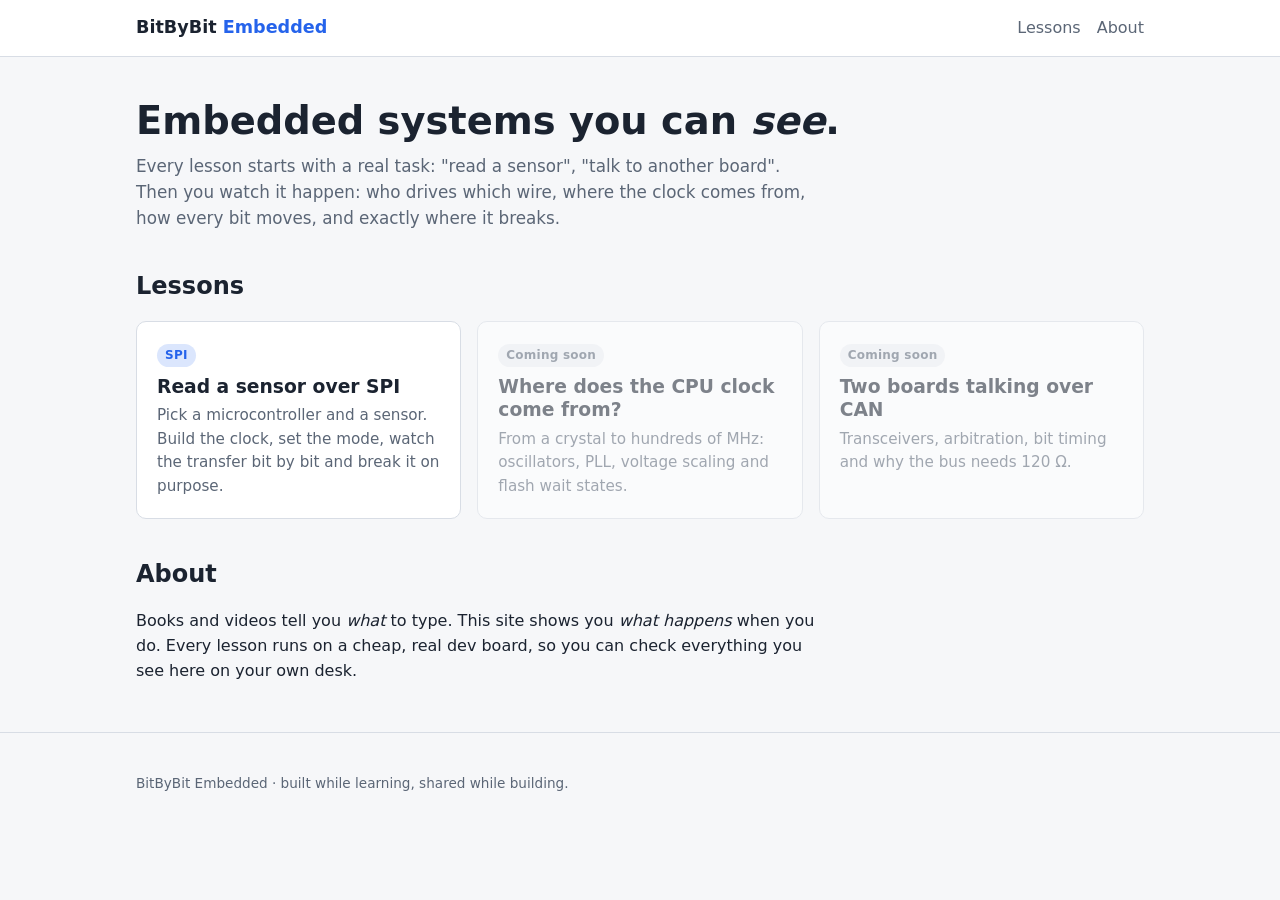
==== index.html @ 02af87de "First version of BitByBit Embedded with the SPI sensor lesson Co-Authored-By: Claude Opus 5.5 <norep" ====
<!doctype html>
<html lang="en">
<head>
  <meta charset="utf-8">
  <meta name="viewport" content="width=device-width, initial-scale=1">
  <title>BitByBit Embedded</title>
  <meta name="description" content="Embedded systems you can see: interactive lessons that start from a real task and show every signal, clock and failure.">
  <link rel="stylesheet" href="assets/site.css">
</head>
<body>
  <header class="topbar">
    <div class="wrap">
      <a class="brand" href="index.html">BitByBit<span> Embedded</span></a>
      <nav><a href="#lessons">Lessons</a><a href="#about">About</a></nav>
    </div>
  </header>

  <main class="wrap">
    <section class="hero">
      <h1>Embedded systems you can <em>see</em>.</h1>
      <p>Every lesson starts with a real task: "read a sensor", "talk to another board".
        Then you watch it happen: who drives which wire, where the clock comes from,
        how every bit moves, and exactly where it breaks.</p>
    </section>

    <section id="lessons" style="margin-top:24px">
      <h2>Lessons</h2>
      <div class="grid">
        <a class="card lesson-card" href="lessons/spi-sensor/index.html">
          <span class="tag">SPI</span>
          <h3>Read a sensor over SPI</h3>
          <p>Pick a microcontroller and a sensor. Build the clock, set the mode,
            watch the transfer bit by bit and break it on purpose.</p>
        </a>
        <div class="card lesson-card soon">
          <span class="tag grey">Coming soon</span>
          <h3>Where does the CPU clock come from?</h3>
          <p>From a crystal to hundreds of MHz: oscillators, PLL, voltage scaling and flash wait states.</p>
        </div>
        <div class="card lesson-card soon">
          <span class="tag grey">Coming soon</span>
          <h3>Two boards talking over CAN</h3>
          <p>Transceivers, arbitration, bit timing and why the bus needs 120 Ω.</p>
        </div>
      </div>
    </section>

    <section id="about" style="margin-top:40px">
      <h2>About</h2>
      <p style="max-width:680px">Books and videos tell you <em>what</em> to type. This site shows
        you <em>what happens</em> when you do. Every lesson runs on a cheap, real dev board, so
        you can check everything you see here on your own desk.</p>
    </section>
  </main>

  <footer class="footer"><div class="wrap">BitByBit Embedded · built while learning, shared while building.</div></footer>
</body>
</html>
---- assets/site.css ----
/* BitByBit Embedded - shared styles. Colors are tokens so light and dark themes stay in sync. */
:root {
  --bg: #f6f7f9;
  --surface: #ffffff;
  --surface-2: #eef1f5;
  --text: #1b2330;
  --muted: #5b6676;
  --border: #d8dde5;
  --accent: #2563eb;
  --accent-soft: #dbe6fd;
  --ok: #15803d;
  --ok-soft: #dcf3e3;
  --warn: #b45309;
  --warn-soft: #fdf0d8;
  --bad: #c0262d;
  --bad-soft: #fbe0e1;

  /* One color per signal, used everywhere the signal appears */
  --sig-sck: #2563eb;
  --sig-mosi: #d9580f;
  --sig-miso: #128a4a;
  --sig-cs: #8b3fd1;
  --sig-z: #9aa3b0;

  --radius: 10px;
  --mono: ui-monospace, "SF Mono", "Cascadia Code", "DejaVu Sans Mono", Menlo, Consolas, monospace;
  --sans: system-ui, -apple-system, "Segoe UI", Roboto, Ubuntu, "Helvetica Neue", Arial, sans-serif;
}

@media (prefers-color-scheme: dark) {
  :root:not([data-theme="light"]) {
    --bg: #0f141b;
    --surface: #171d26;
    --surface-2: #1f2732;
    --text: #e4e9f0;
    --muted: #9aa5b4;
    --border: #2c3542;
    --accent: #6ea0ff;
    --accent-soft: #1d2c4a;
    --ok: #4ade80;
    --ok-soft: #133222;
    --warn: #fbbf24;
    --warn-soft: #3a2c0c;
    --bad: #f87171;
    --bad-soft: #3d1618;
    --sig-sck: #6ea0ff;
    --sig-mosi: #fb923c;
    --sig-miso: #4ade80;
    --sig-cs: #c084fc;
    --sig-z: #6b7685;
  }
}
:root[data-theme="dark"] {
  --bg: #0f141b;
  --surface: #171d26;
  --surface-2: #1f2732;
  --text: #e4e9f0;
  --muted: #9aa5b4;
  --border: #2c3542;
  --accent: #6ea0ff;
  --accent-soft: #1d2c4a;
  --ok: #4ade80;
  --ok-soft: #133222;
  --warn: #fbbf24;
  --warn-soft: #3a2c0c;
  --bad: #f87171;
  --bad-soft: #3d1618;
  --sig-sck: #6ea0ff;
  --sig-mosi: #fb923c;
  --sig-miso: #4ade80;
  --sig-cs: #c084fc;
  --sig-z: #6b7685;
}

* { box-sizing: border-box; }
html { -webkit-text-size-adjust: 100%; }
body {
  margin: 0;
  background: var(--bg);
  color: var(--text);
  font: 16px/1.55 var(--sans);
}
a { color: var(--accent); }
code, .mono { font-family: var(--mono); font-size: 0.92em; }
h1, h2, h3 { line-height: 1.25; }

.wrap { max-width: 1040px; margin: 0 auto; padding: 0 16px; }

/* Top bar */
.topbar { background: var(--surface); border-bottom: 1px solid var(--border); }
.topbar .wrap { display: flex; align-items: center; gap: 16px; height: 56px; }
.brand { font-weight: 700; font-size: 1.1rem; color: var(--text); text-decoration: none; }
.brand span { color: var(--accent); }
.topbar nav { margin-left: auto; display: flex; gap: 16px; }
.topbar nav a { color: var(--muted); text-decoration: none; }
.topbar nav a:hover { color: var(--text); }

.hero { padding: 40px 0 16px; }
.hero h1 { font-size: clamp(1.7rem, 4vw, 2.4rem); margin: 0 0 8px; }
.hero p { color: var(--muted); max-width: 680px; margin: 0; font-size: 1.05rem; }

.footer { color: var(--muted); font-size: 0.85rem; padding: 40px 0; border-top: 1px solid var(--border); margin-top: 48px; }

/* Cards */
.card {
  background: var(--surface);
  border: 1px solid var(--border);
  border-radius: var(--radius);
  padding: 20px;
}
.grid { display: grid; gap: 16px; grid-template-columns: repeat(auto-fill, minmax(260px, 1fr)); }

.lesson-card { display: block; text-decoration: none; color: var(--text); transition: border-color .15s, transform .15s; }
.lesson-card:hover { border-color: var(--accent); transform: translateY(-2px); }
.lesson-card h3 { margin: 8px 0 6px; }
.lesson-card p { color: var(--muted); margin: 0; font-size: .95rem; }
.lesson-card.soon { opacity: .55; pointer-events: none; }

.tag { display: inline-block; font-size: .75rem; font-weight: 600; letter-spacing: .02em; padding: 2px 8px; border-radius: 99px; background: var(--accent-soft); color: var(--accent); }
.tag.grey { background: var(--surface-2); color: var(--muted); }

/* Status boxes */
.note { border-radius: 8px; padding: 10px 14px; margin: 12px 0; font-size: .95rem; border: 1px solid transparent; }
.note.ok { background: var(--ok-soft); color: var(--text); border-color: var(--ok); }
.note.warn { background: var(--warn-soft); color: var(--text); border-color: var(--warn); }
.note.bad { background: var(--bad-soft); color: var(--text); border-color: var(--bad); }
.note.info { background: var(--surface-2); color: var(--text); border-color: var(--border); }
.note strong:first-child { margin-right: 4px; }

/* Buttons */
button, .btn {
  font: inherit;
  cursor: pointer;
  border: 1px solid var(--border);
  background: var(--surface);
  color: var(--text);
  border-radius: 8px;
  padding: 7px 14px;
}
button:hover { border-color: var(--accent); }
button.primary { background: var(--accent); border-color: var(--accent); color: #fff; }
button:disabled { opacity: .5; cursor: default; }
button:focus-visible, select:focus-visible, input:focus-visible { outline: 2px solid var(--accent); outline-offset: 2px; }

select, input[type="number"] {
  font: inherit;
  background: var(--surface);
  color: var(--text);
  border: 1px solid var(--border);
  border-radius: 6px;
  padding: 4px 8px;
}

table { border-collapse: collapse; width: 100%; font-size: .93rem; }
th, td { text-align: left; padding: 8px 10px; border-bottom: 1px solid var(--border); vertical-align: top; }
th { color: var(--muted); font-weight: 600; }
.table-scroll { overflow-x: auto; }
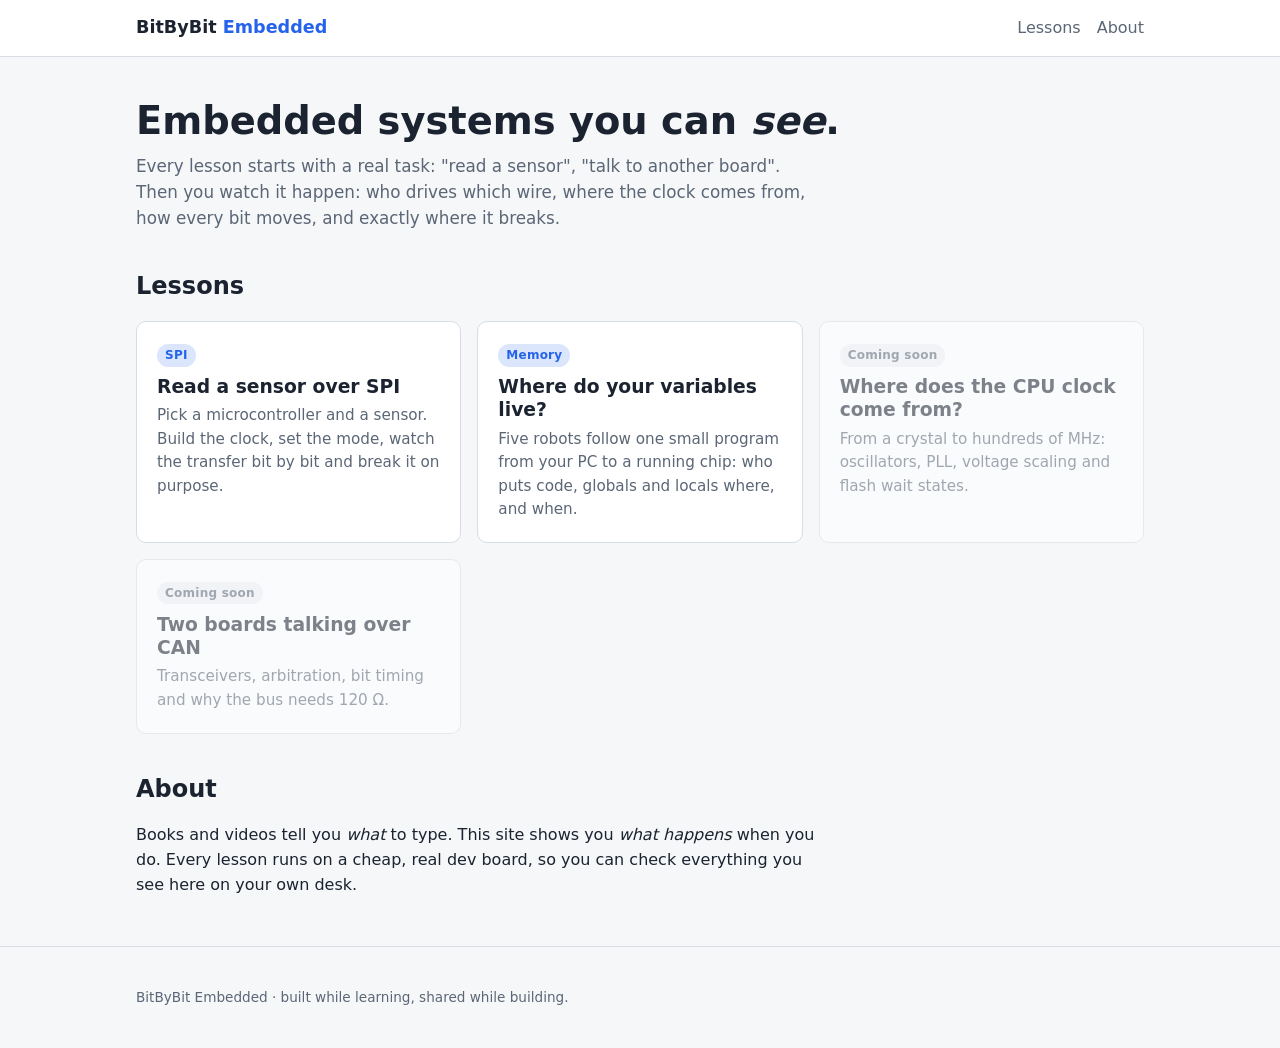
==== commit 29a4763d: "Add memory lesson: robots show where variables live" ====
--- a/index.html
+++ b/index.html
@@ -32,6 +32,12 @@
           <p>Pick a microcontroller and a sensor. Build the clock, set the mode,
             watch the transfer bit by bit and break it on purpose.</p>
         </a>
+        <a class="card lesson-card" href="lessons/memory-robots/index.html">
+          <span class="tag">Memory</span>
+          <h3>Where do your variables live?</h3>
+          <p>Five robots follow one small program from your PC to a running chip:
+            who puts code, globals and locals where, and when.</p>
+        </a>
         <div class="card lesson-card soon">
           <span class="tag grey">Coming soon</span>
           <h3>Where does the CPU clock come from?</h3>
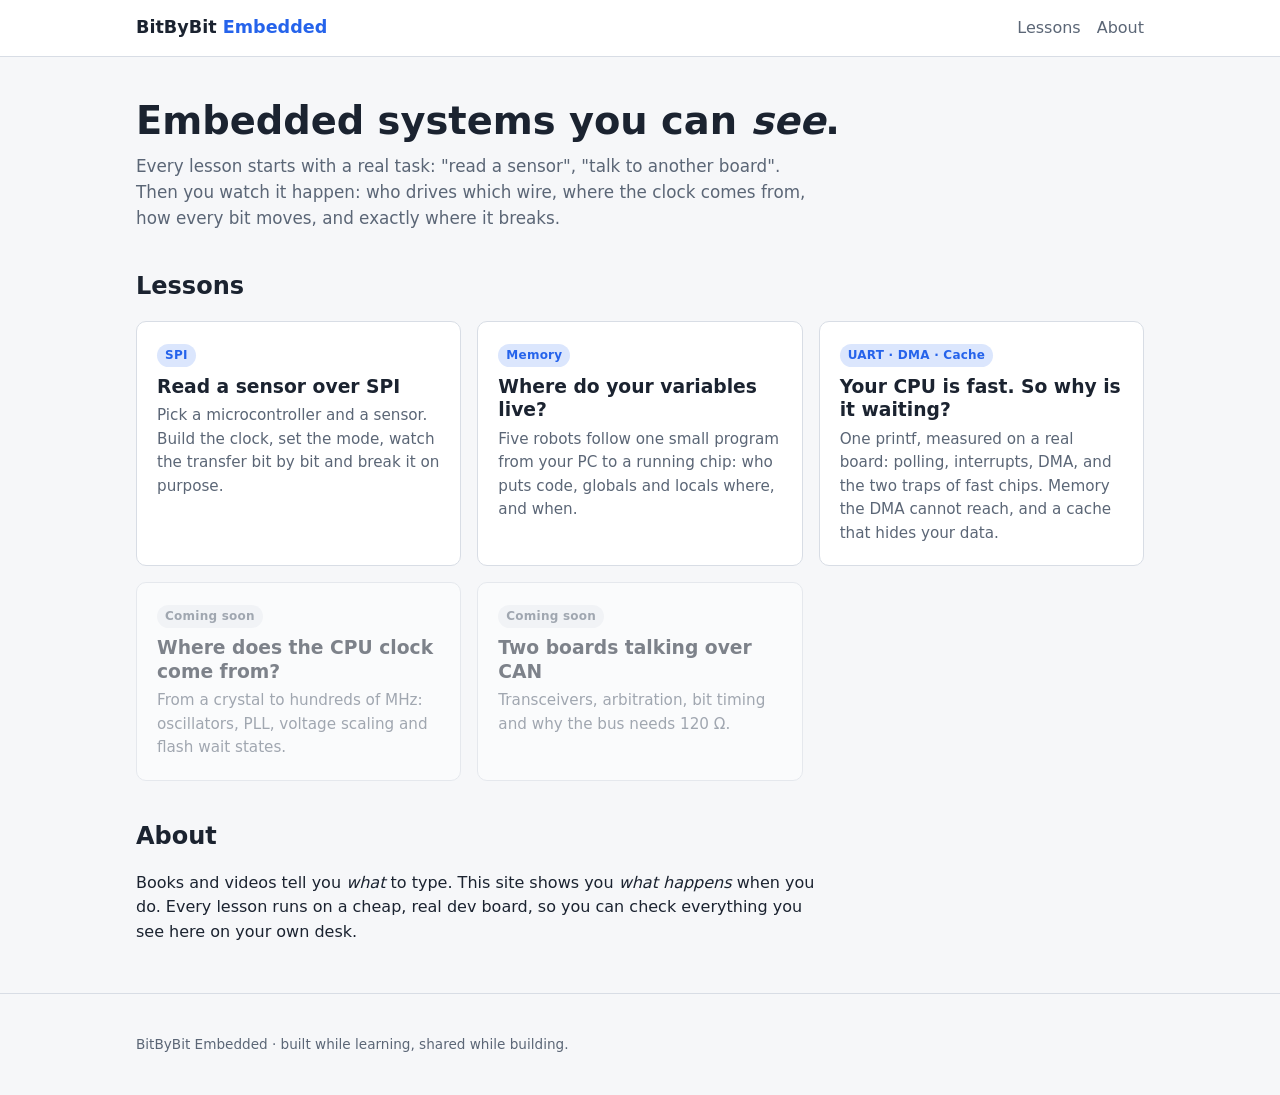
==== commit 9245efa7: "Add beginner lesson: from polling to interrupts, DMA and caches" ====
--- a/index.html
+++ b/index.html
@@ -38,6 +38,12 @@
           <p>Five robots follow one small program from your PC to a running chip:
             who puts code, globals and locals where, and when.</p>
         </a>
+        <a class="card lesson-card" href="lessons/cpu-waiting/index.html">
+          <span class="tag">UART · DMA · Cache</span>
+          <h3>Your CPU is fast. So why is it waiting?</h3>
+          <p>One printf, measured on a real board: polling, interrupts, DMA, and the two
+            traps of fast chips. Memory the DMA cannot reach, and a cache that hides your data.</p>
+        </a>
         <div class="card lesson-card soon">
           <span class="tag grey">Coming soon</span>
           <h3>Where does the CPU clock come from?</h3>
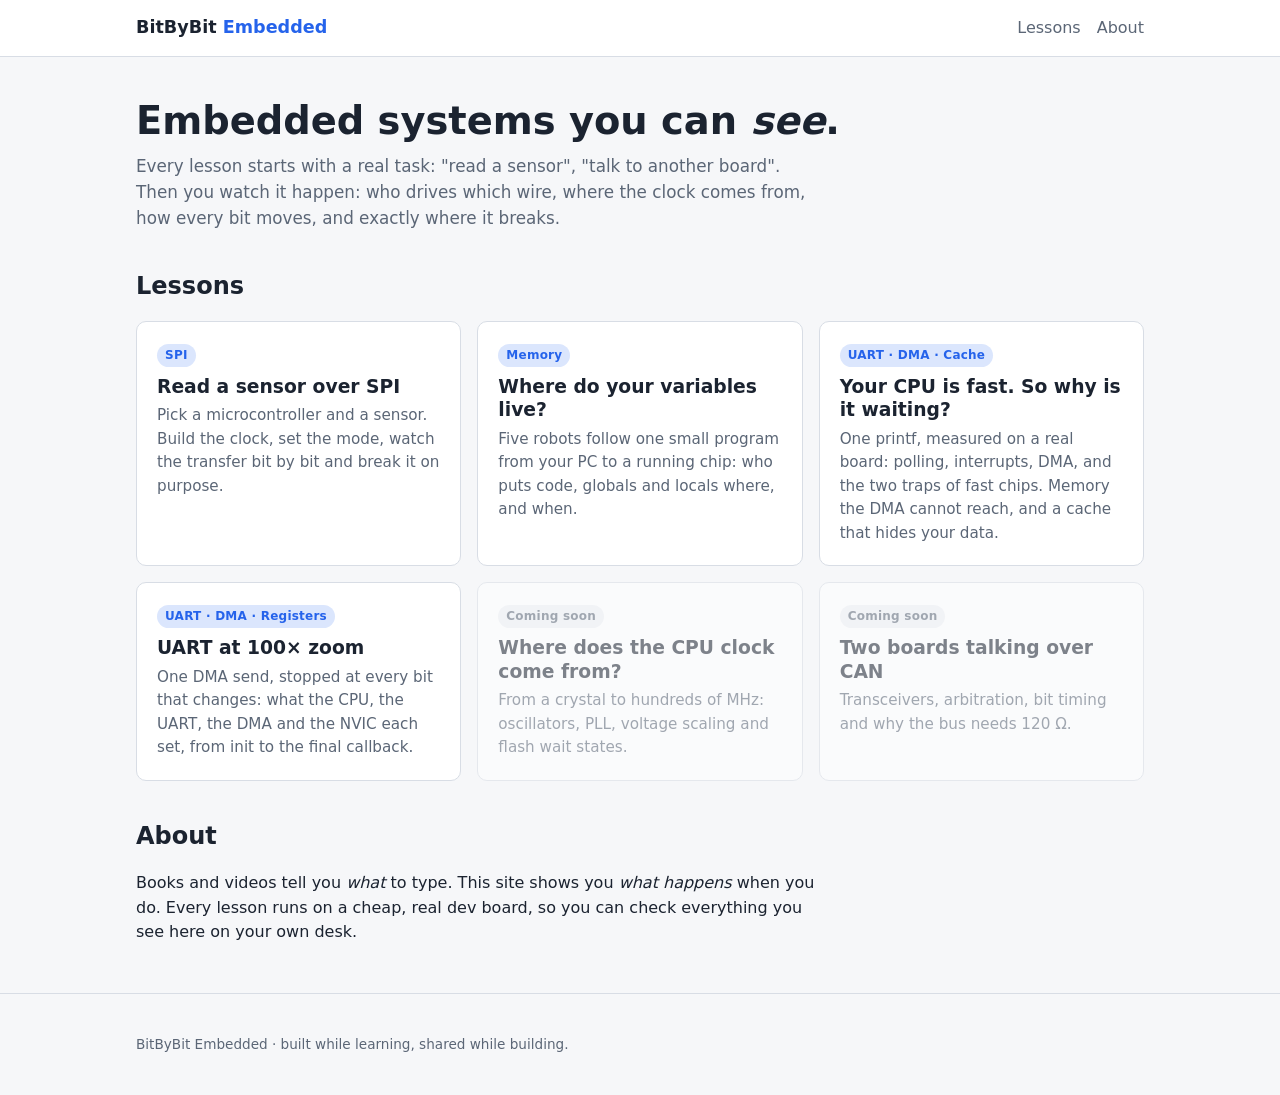
==== commit c7cadb45: "Learning UART flow in 100x zoo" ====
--- a/index.html
+++ b/index.html
@@ -44,6 +44,12 @@
           <p>One printf, measured on a real board: polling, interrupts, DMA, and the two
             traps of fast chips. Memory the DMA cannot reach, and a cache that hides your data.</p>
         </a>
+        <a class="card lesson-card" href="lessons/uart-zoom/index.html">
+          <span class="tag">UART · DMA · Registers</span>
+          <h3>UART at 100× zoom</h3>
+          <p>One DMA send, stopped at every bit that changes: what the CPU, the UART,
+            the DMA and the NVIC each set, from init to the final callback.</p>
+        </a>
         <div class="card lesson-card soon">
           <span class="tag grey">Coming soon</span>
           <h3>Where does the CPU clock come from?</h3>
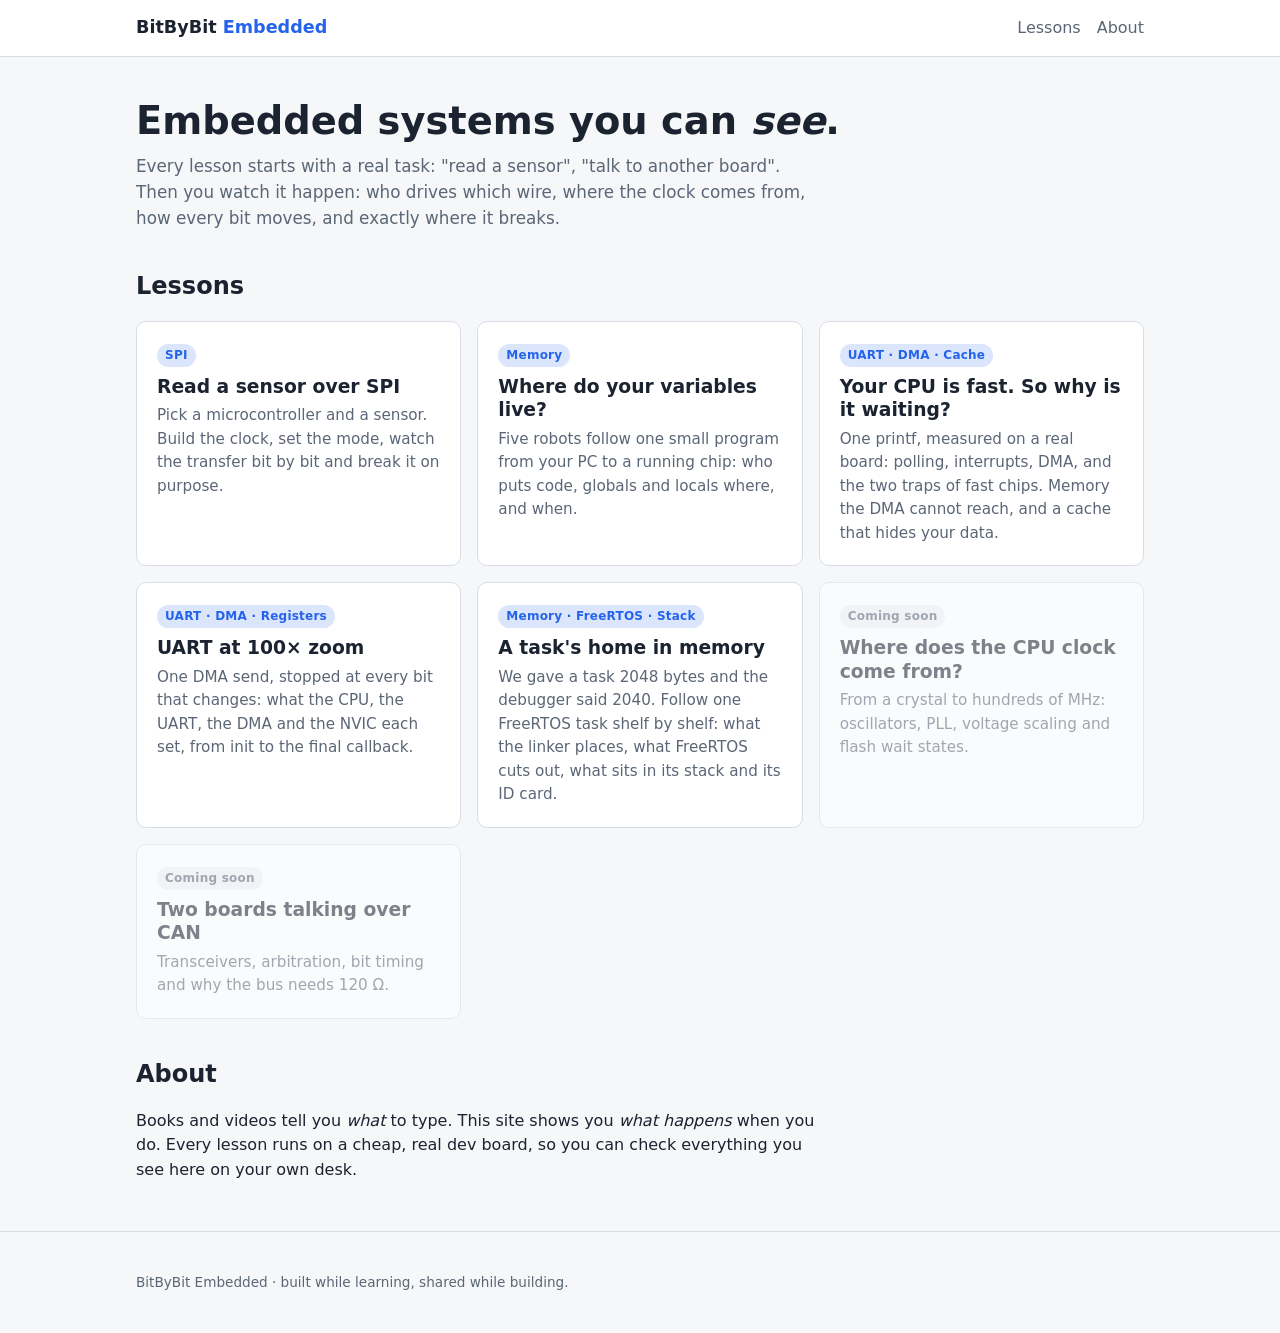
==== commit 6b2e869d: "Add lesson: a task's home in memory (heap, stack, TCB, the missing 8 bytes)" ====
--- a/index.html
+++ b/index.html
@@ -50,6 +50,12 @@
           <p>One DMA send, stopped at every bit that changes: what the CPU, the UART,
             the DMA and the NVIC each set, from init to the final callback.</p>
         </a>
+        <a class="card lesson-card" href="lessons/task-home/index.html">
+          <span class="tag">Memory · FreeRTOS · Stack</span>
+          <h3>A task's home in memory</h3>
+          <p>We gave a task 2048 bytes and the debugger said 2040. Follow one FreeRTOS task
+            shelf by shelf: what the linker places, what FreeRTOS cuts out, what sits in its stack and its ID card.</p>
+        </a>
         <div class="card lesson-card soon">
           <span class="tag grey">Coming soon</span>
           <h3>Where does the CPU clock come from?</h3>
